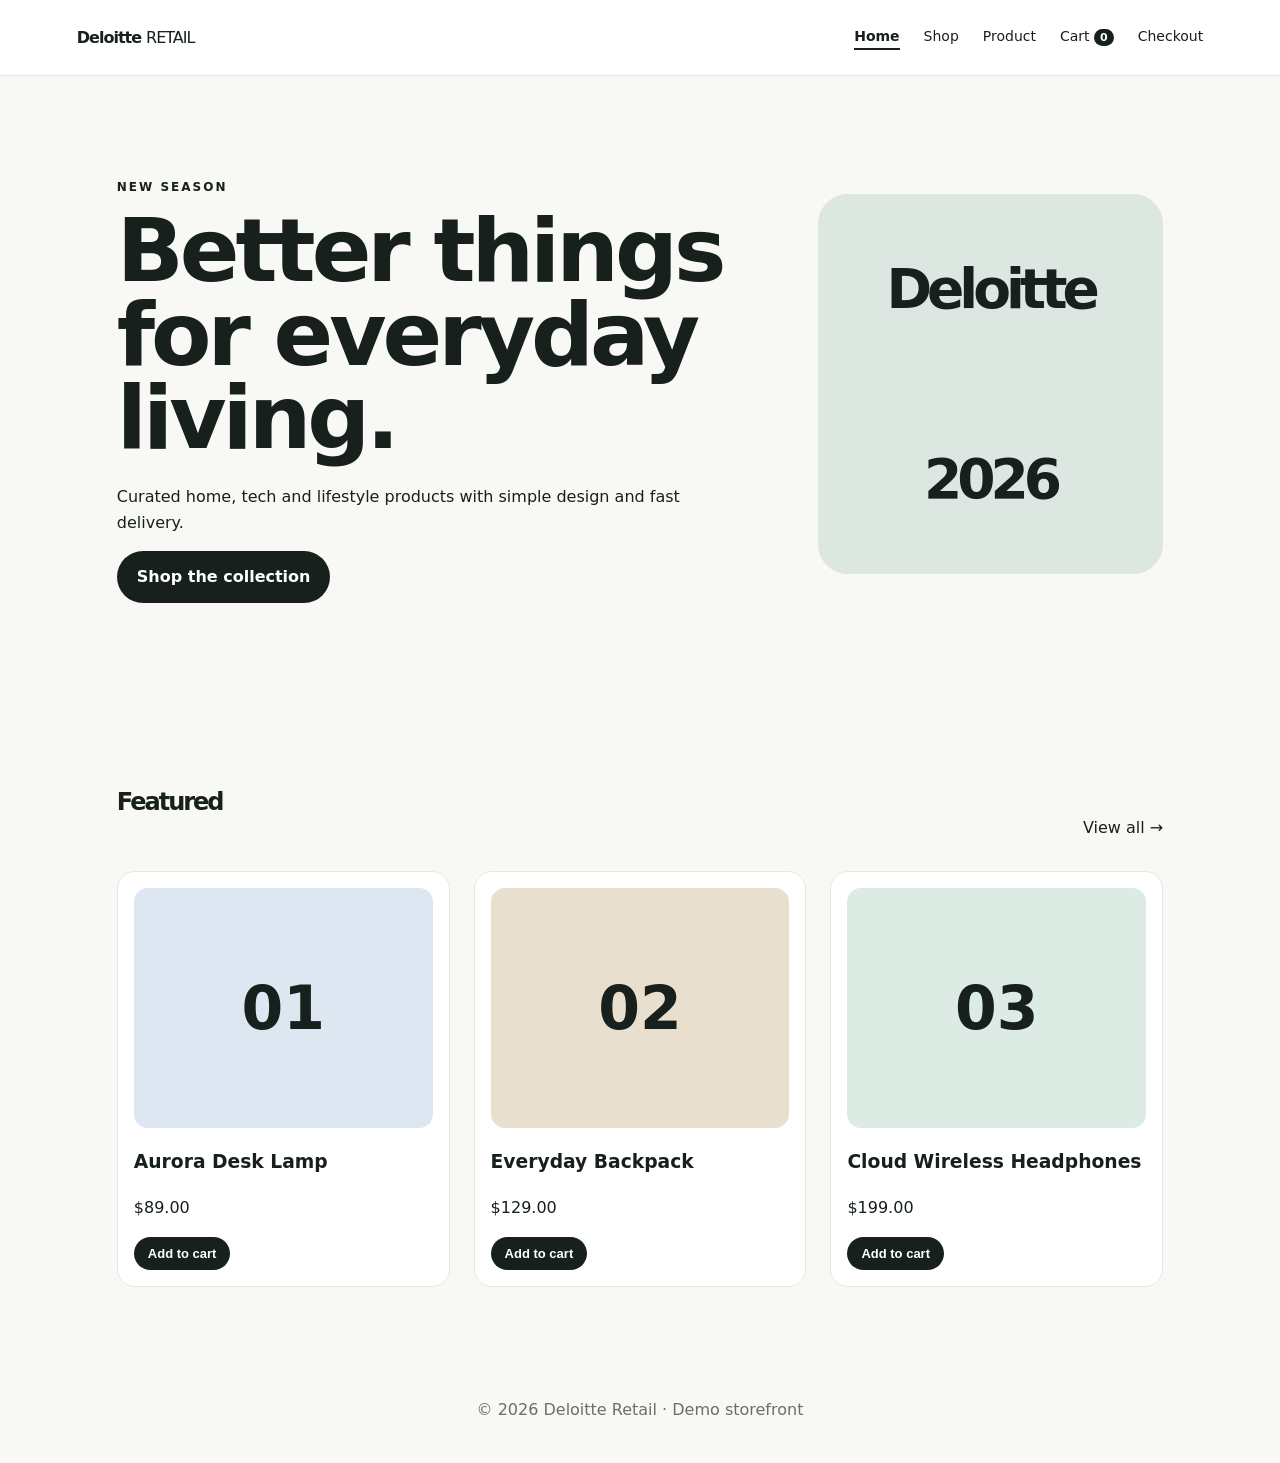
==== retail-adobe-websdk/index.html @ b8a3b43c "Add brand concierge to storefront" ====
<!doctype html>
<html lang="en">
<head>
  <meta charset="utf-8">
  <meta name="viewport" content="width=device-width,initial-scale=1">
  <title>Deloitte Retail — Home</title>
  <link rel="stylesheet" href="assets/styles.css">
  <script src="https://assets.adobedtm.com/d9fe0ea961b4/2ffc22ee7e2d/launch-0ade72df7713-development.min.js" async></script>
<script src="https://experience.adobe.net/solutions/experience-platform-brand-concierge-web-agent/static-assets/main.js"></script>
<script>
  window.adobeDataLayer = window.adobeDataLayer || [];
</script>
<script src="assets/adobe-web-sdk.js" defer></script>
      <script src="assets/site.js" defer></script>
</head>
<body>
  <header class="site-header"><a class="logo" href="index.html">Deloitte<span>RETAIL</span></a>
    <nav><a class="active" href="index.html">Home</a><a href="shop.html">Shop</a><a href="product.html?id=aurora-lamp">Product</a><a href="cart.html">Cart <b id="cart-count">0</b></a><a href="checkout.html">Checkout</a></nav>
  </header>
  <main>
    <section class="hero"><div><p class="eyebrow">NEW SEASON</p><h1>Better things for everyday living.</h1><p>Curated home, tech and lifestyle products with simple design and fast delivery.</p><a class="btn" href="shop.html" data-track="home_shop_cta">Shop the collection</a></div><div class="hero-card">Deloitte<br><strong>2026</strong></div></section>
    <section class="section"><div class="section-head"><h2>Featured</h2><a href="shop.html">View all →</a></div><div class="grid products">
      <article class="card"><div class="product-image blue">01</div><h3>Aurora Desk Lamp</h3><p>$89.00</p><button class="btn small add-to-cart" data-product-id="aurora-lamp" data-name="Aurora Desk Lamp" data-price="89">Add to cart</button></article>
      <article class="card"><div class="product-image sand">02</div><h3>Everyday Backpack</h3><p>$129.00</p><button class="btn small add-to-cart" data-product-id="everyday-backpack" data-name="Everyday Backpack" data-price="129">Add to cart</button></article>
      <article class="card"><div class="product-image mint">03</div><h3>Cloud Wireless Headphones</h3><p>$199.00</p><button class="btn small add-to-cart" data-product-id="cloud-headphones" data-name="Cloud Wireless Headphones" data-price="199">Add to cart</button></article>
    </div></section>
    <div id="brand-concierge-mount"></div>
  </main>
  <footer>© 2026 Deloitte Retail · Demo storefront</footer>
</body>
      
</html>
---- retail-adobe-websdk/assets/styles.css ----
*{box-sizing:border-box}body{margin:0;font:16px/1.6 Inter,system-ui,sans-serif;color:#17201d;background:#f8f8f5}a{color:inherit;text-decoration:none}.site-header{height:76px;padding:0 6%;display:flex;align-items:center;justify-content:space-between;background:#fff;border-bottom:1px solid #e6e7e2;position:sticky;top:0;z-index:5}.logo{font-weight:900;letter-spacing:-1px}.logo span{font-weight:400;margin-left:5px}nav{display:flex;gap:24px;font-size:14px}nav a.active{font-weight:800;border-bottom:2px solid #17201d}nav b{font-size:11px;background:#17201d;color:#fff;border-radius:20px;padding:2px 6px}.hero{margin:0 auto;max-width:1200px;padding:90px 6%;display:grid;grid-template-columns:1.3fr .7fr;gap:60px;align-items:center}.hero h1{font-size:clamp(48px,7vw,88px);line-height:.95;letter-spacing:-4px;margin:12px 0 24px}.hero p{max-width:600px}.hero-card{height:380px;border-radius:30px;background:#dce7e2;display:grid;place-items:center;text-align:center;font-size:55px;font-weight:900;letter-spacing:-5px}.section{max-width:1200px;margin:auto;padding:70px 6%}.section-head{display:flex;justify-content:space-between;align-items:end;margin-bottom:30px}.section h1,.section h2{letter-spacing:-2px}.grid{display:grid;grid-template-columns:repeat(3,1fr);gap:24px}.card{background:#fff;border:1px solid #e6e7e2;border-radius:18px;padding:16px}.product-image{height:240px;border-radius:14px;display:grid;place-items:center;font-size:60px;font-weight:900}.product-image.large{height:600px;font-size:100px}.blue{background:#dce7f1}.sand{background:#e9dfce}.mint{background:#dcebe3}.rose{background:#ead9dc}.violet{background:#ded9ed}.yellow{background:#eee4b8}.btn{display:inline-block;border:0;background:#17201d;color:#fff;padding:13px 20px;border-radius:999px;cursor:pointer;font-weight:800}.btn.small{padding:9px 14px;font-size:13px}.eyebrow{font-size:12px;letter-spacing:2px;font-weight:800}.price{font-size:28px;font-weight:800}.product-detail{display:grid;grid-template-columns:1fr 1fr;gap:70px;align-items:center}.product-detail h1{font-size:56px;line-height:1}.product-detail li{margin:8px 0}.cart-row{display:grid;grid-template-columns:1fr auto auto;gap:20px;padding:20px 0;border-bottom:1px solid #ddd}.cart-summary{display:flex;justify-content:flex-end;gap:25px;align-items:center;margin-top:30px}.checkout{display:grid;grid-template-columns:1.3fr .7fr;gap:60px}form{max-width:650px}label{display:block;font-weight:700;margin:16px 0}input,select{display:block;width:100%;padding:13px;border:1px solid #ccc;border-radius:9px;background:#fff;margin-top:6px}.two{display:grid;grid-template-columns:1fr 1fr;gap:16px}.order-box{background:#fff;border:1px solid #ddd;border-radius:18px;padding:24px;height:max-content}footer{text-align:center;padding:40px;color:#68706c}@media(max-width:760px){nav{gap:10px;font-size:12px}.hero,.product-detail,.checkout{grid-template-columns:1fr}.grid{grid-template-columns:1fr 1fr}.product-image.large{height:350px}.hero{padding-top:50px}.hero-card{height:260px}.two{grid-template-columns:1fr}}@media(max-width:500px){.grid{grid-template-columns:1fr}.site-header{padding:0 4%}nav{gap:7px}.logo{font-size:13px}}
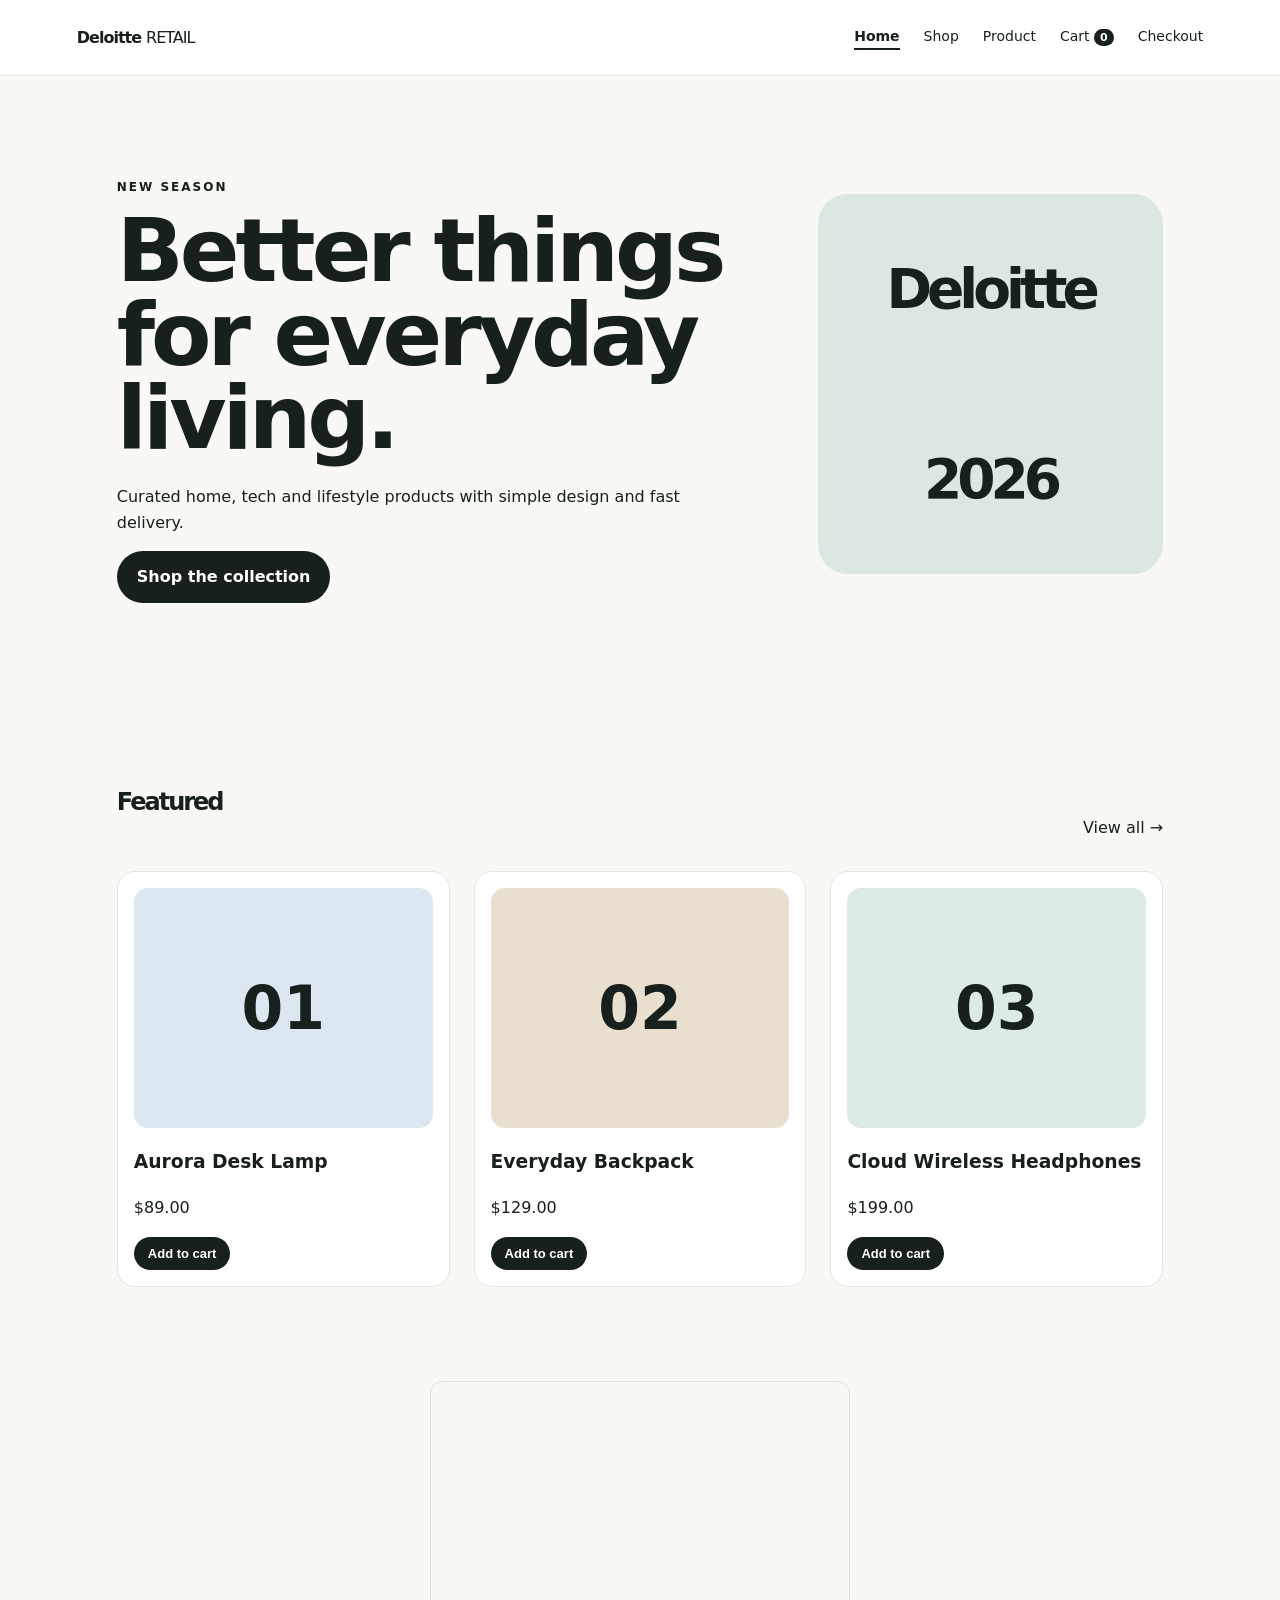
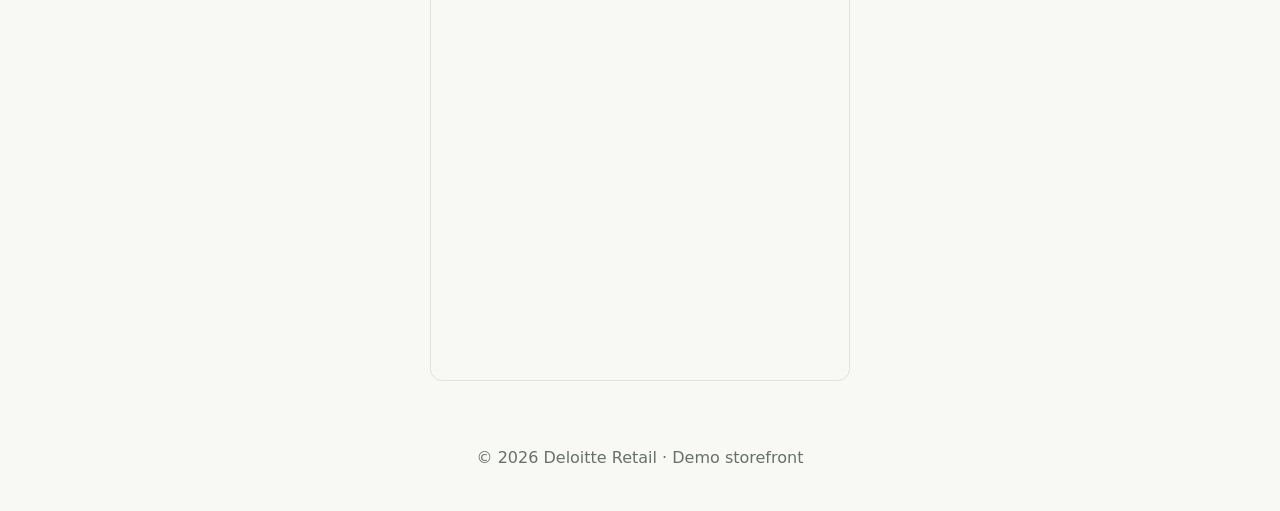
==== commit 593408d4: "Use default Alloy instance for Brand Concierge Co-authored-by: Copilot <223556219+Copilot@users.nore" ====
--- a/retail-adobe-websdk/index.html
+++ b/retail-adobe-websdk/index.html
@@ -27,6 +27,22 @@
     <div id="brand-concierge-mount"></div>
   </main>
   <footer>© 2026 Deloitte Retail · Demo storefront</footer>
+  <script>
+  window.styleConfigurations = {
+    metadata: {
+      brandName: "Deloitte Retail POC",
+      version: "1.0.0",
+      language: "en-US",
+      namespace: "brand-concierge"
+    }
+  };
+
+  window.adobe.concierge.bootstrap({
+    instanceName: "alloy",
+    stylingConfigurations: window.styleConfigurations,
+    selector: "#brand-concierge-mount"
+  });
+</script>
 </body>
       
 </html>
--- a/retail-adobe-websdk/assets/styles.css
+++ b/retail-adobe-websdk/assets/styles.css
@@ -1 +1,324 @@
-*{box-sizing:border-box}body{margin:0;font:16px/1.6 Inter,system-ui,sans-serif;color:#17201d;background:#f8f8f5}a{color:inherit;text-decoration:none}.site-header{height:76px;padding:0 6%;display:flex;align-items:center;justify-content:space-between;background:#fff;border-bottom:1px solid #e6e7e2;position:sticky;top:0;z-index:5}.logo{font-weight:900;letter-spacing:-1px}.logo span{font-weight:400;margin-left:5px}nav{display:flex;gap:24px;font-size:14px}nav a.active{font-weight:800;border-bottom:2px solid #17201d}nav b{font-size:11px;background:#17201d;color:#fff;border-radius:20px;padding:2px 6px}.hero{margin:0 auto;max-width:1200px;padding:90px 6%;display:grid;grid-template-columns:1.3fr .7fr;gap:60px;align-items:center}.hero h1{font-size:clamp(48px,7vw,88px);line-height:.95;letter-spacing:-4px;margin:12px 0 24px}.hero p{max-width:600px}.hero-card{height:380px;border-radius:30px;background:#dce7e2;display:grid;place-items:center;text-align:center;font-size:55px;font-weight:900;letter-spacing:-5px}.section{max-width:1200px;margin:auto;padding:70px 6%}.section-head{display:flex;justify-content:space-between;align-items:end;margin-bottom:30px}.section h1,.section h2{letter-spacing:-2px}.grid{display:grid;grid-template-columns:repeat(3,1fr);gap:24px}.card{background:#fff;border:1px solid #e6e7e2;border-radius:18px;padding:16px}.product-image{height:240px;border-radius:14px;display:grid;place-items:center;font-size:60px;font-weight:900}.product-image.large{height:600px;font-size:100px}.blue{background:#dce7f1}.sand{background:#e9dfce}.mint{background:#dcebe3}.rose{background:#ead9dc}.violet{background:#ded9ed}.yellow{background:#eee4b8}.btn{display:inline-block;border:0;background:#17201d;color:#fff;padding:13px 20px;border-radius:999px;cursor:pointer;font-weight:800}.btn.small{padding:9px 14px;font-size:13px}.eyebrow{font-size:12px;letter-spacing:2px;font-weight:800}.price{font-size:28px;font-weight:800}.product-detail{display:grid;grid-template-columns:1fr 1fr;gap:70px;align-items:center}.product-detail h1{font-size:56px;line-height:1}.product-detail li{margin:8px 0}.cart-row{display:grid;grid-template-columns:1fr auto auto;gap:20px;padding:20px 0;border-bottom:1px solid #ddd}.cart-summary{display:flex;justify-content:flex-end;gap:25px;align-items:center;margin-top:30px}.checkout{display:grid;grid-template-columns:1.3fr .7fr;gap:60px}form{max-width:650px}label{display:block;font-weight:700;margin:16px 0}input,select{display:block;width:100%;padding:13px;border:1px solid #ccc;border-radius:9px;background:#fff;margin-top:6px}.two{display:grid;grid-template-columns:1fr 1fr;gap:16px}.order-box{background:#fff;border:1px solid #ddd;border-radius:18px;padding:24px;height:max-content}footer{text-align:center;padding:40px;color:#68706c}@media(max-width:760px){nav{gap:10px;font-size:12px}.hero,.product-detail,.checkout{grid-template-columns:1fr}.grid{grid-template-columns:1fr 1fr}.product-image.large{height:350px}.hero{padding-top:50px}.hero-card{height:260px}.two{grid-template-columns:1fr}}@media(max-width:500px){.grid{grid-template-columns:1fr}.site-header{padding:0 4%}nav{gap:7px}.logo{font-size:13px}}+* {
+  box-sizing: border-box;
+}
+
+body {
+  margin: 0;
+  font: 16px/1.6 Inter, system-ui, sans-serif;
+  color: #17201d;
+  background: #f8f8f5;
+}
+#brand-concierge-mount {
+  width: 100%;
+  max-width: 420px;
+  height: 600px;
+  margin: 24px auto;
+  border: 1px solid #e0e0e0;
+  border-radius: 12px;
+  overflow: hidden;
+}
+a {
+  color: inherit;
+  text-decoration: none;
+}
+
+.site-header {
+  height: 76px;
+  padding: 0 6%;
+  display: flex;
+  align-items: center;
+  justify-content: space-between;
+  background: #fff;
+  border-bottom: 1px solid #e6e7e2;
+  position: sticky;
+  top: 0;
+  z-index: 5;
+}
+
+.logo {
+  font-weight: 900;
+  letter-spacing: -1px;
+}
+
+.logo span {
+  font-weight: 400;
+  margin-left: 5px;
+}
+
+nav {
+  display: flex;
+  gap: 24px;
+  font-size: 14px;
+}
+
+nav a.active {
+  font-weight: 800;
+  border-bottom: 2px solid #17201d;
+}
+
+nav b {
+  font-size: 11px;
+  background: #17201d;
+  color: #fff;
+  border-radius: 20px;
+  padding: 2px 6px;
+}
+
+.hero {
+  margin: 0 auto;
+  max-width: 1200px;
+  padding: 90px 6%;
+  display: grid;
+  grid-template-columns: 1.3fr 0.7fr;
+  gap: 60px;
+  align-items: center;
+}
+
+.hero h1 {
+  font-size: clamp(48px, 7vw, 88px);
+  line-height: 0.95;
+  letter-spacing: -4px;
+  margin: 12px 0 24px;
+}
+
+.hero p {
+  max-width: 600px;
+}
+
+.hero-card {
+  height: 380px;
+  border-radius: 30px;
+  background: #dce7e2;
+  display: grid;
+  place-items: center;
+  text-align: center;
+  font-size: 55px;
+  font-weight: 900;
+  letter-spacing: -5px;
+}
+
+.section {
+  max-width: 1200px;
+  margin: auto;
+  padding: 70px 6%;
+}
+
+.section-head {
+  display: flex;
+  justify-content: space-between;
+  align-items: end;
+  margin-bottom: 30px;
+}
+
+.section h1,
+.section h2 {
+  letter-spacing: -2px;
+}
+
+.grid {
+  display: grid;
+  grid-template-columns: repeat(3, 1fr);
+  gap: 24px;
+}
+
+.card {
+  background: #fff;
+  border: 1px solid #e6e7e2;
+  border-radius: 18px;
+  padding: 16px;
+}
+
+.product-image {
+  height: 240px;
+  border-radius: 14px;
+  display: grid;
+  place-items: center;
+  font-size: 60px;
+  font-weight: 900;
+}
+
+.product-image.large {
+  height: 600px;
+  font-size: 100px;
+}
+
+.blue {
+  background: #dce7f1;
+}
+
+.sand {
+  background: #e9dfce;
+}
+
+.mint {
+  background: #dcebe3;
+}
+
+.rose {
+  background: #ead9dc;
+}
+
+.violet {
+  background: #ded9ed;
+}
+
+.yellow {
+  background: #eee4b8;
+}
+
+.btn {
+  display: inline-block;
+  border: 0;
+  background: #17201d;
+  color: #fff;
+  padding: 13px 20px;
+  border-radius: 999px;
+  cursor: pointer;
+  font-weight: 800;
+}
+
+.btn.small {
+  padding: 9px 14px;
+  font-size: 13px;
+}
+
+.eyebrow {
+  font-size: 12px;
+  letter-spacing: 2px;
+  font-weight: 800;
+}
+
+.price {
+  font-size: 28px;
+  font-weight: 800;
+}
+
+.product-detail {
+  display: grid;
+  grid-template-columns: 1fr 1fr;
+  gap: 70px;
+  align-items: center;
+}
+
+.product-detail h1 {
+  font-size: 56px;
+  line-height: 1;
+}
+
+.product-detail li {
+  margin: 8px 0;
+}
+
+.cart-row {
+  display: grid;
+  grid-template-columns: 1fr auto auto;
+  gap: 20px;
+  padding: 20px 0;
+  border-bottom: 1px solid #ddd;
+}
+
+.cart-summary {
+  display: flex;
+  justify-content: flex-end;
+  gap: 25px;
+  align-items: center;
+  margin-top: 30px;
+}
+
+.checkout {
+  display: grid;
+  grid-template-columns: 1.3fr 0.7fr;
+  gap: 60px;
+}
+
+form {
+  max-width: 650px;
+}
+
+label {
+  display: block;
+  font-weight: 700;
+  margin: 16px 0;
+}
+
+input,
+select {
+  display: block;
+  width: 100%;
+  padding: 13px;
+  border: 1px solid #ccc;
+  border-radius: 9px;
+  background: #fff;
+  margin-top: 6px;
+}
+
+.two {
+  display: grid;
+  grid-template-columns: 1fr 1fr;
+  gap: 16px;
+}
+
+.order-box {
+  background: #fff;
+  border: 1px solid #ddd;
+  border-radius: 18px;
+  padding: 24px;
+  height: max-content;
+}
+
+footer {
+  text-align: center;
+  padding: 40px;
+  color: #68706c;
+}
+
+@media (max-width: 760px) {
+  nav {
+    gap: 10px;
+    font-size: 12px;
+  }
+
+  .hero,
+  .product-detail,
+  .checkout {
+    grid-template-columns: 1fr;
+  }
+
+  .grid {
+    grid-template-columns: 1fr 1fr;
+  }
+
+  .product-image.large {
+    height: 350px;
+  }
+
+  .hero {
+    padding-top: 50px;
+  }
+
+  .hero-card {
+    height: 260px;
+  }
+
+  .two {
+    grid-template-columns: 1fr;
+  }
+}
+
+@media (max-width: 500px) {
+  .grid {
+    grid-template-columns: 1fr;
+  }
+
+  .site-header {
+    padding: 0 4%;
+  }
+
+  nav {
+    gap: 7px;
+  }
+
+  .logo {
+    font-size: 13px;
+  }
+}
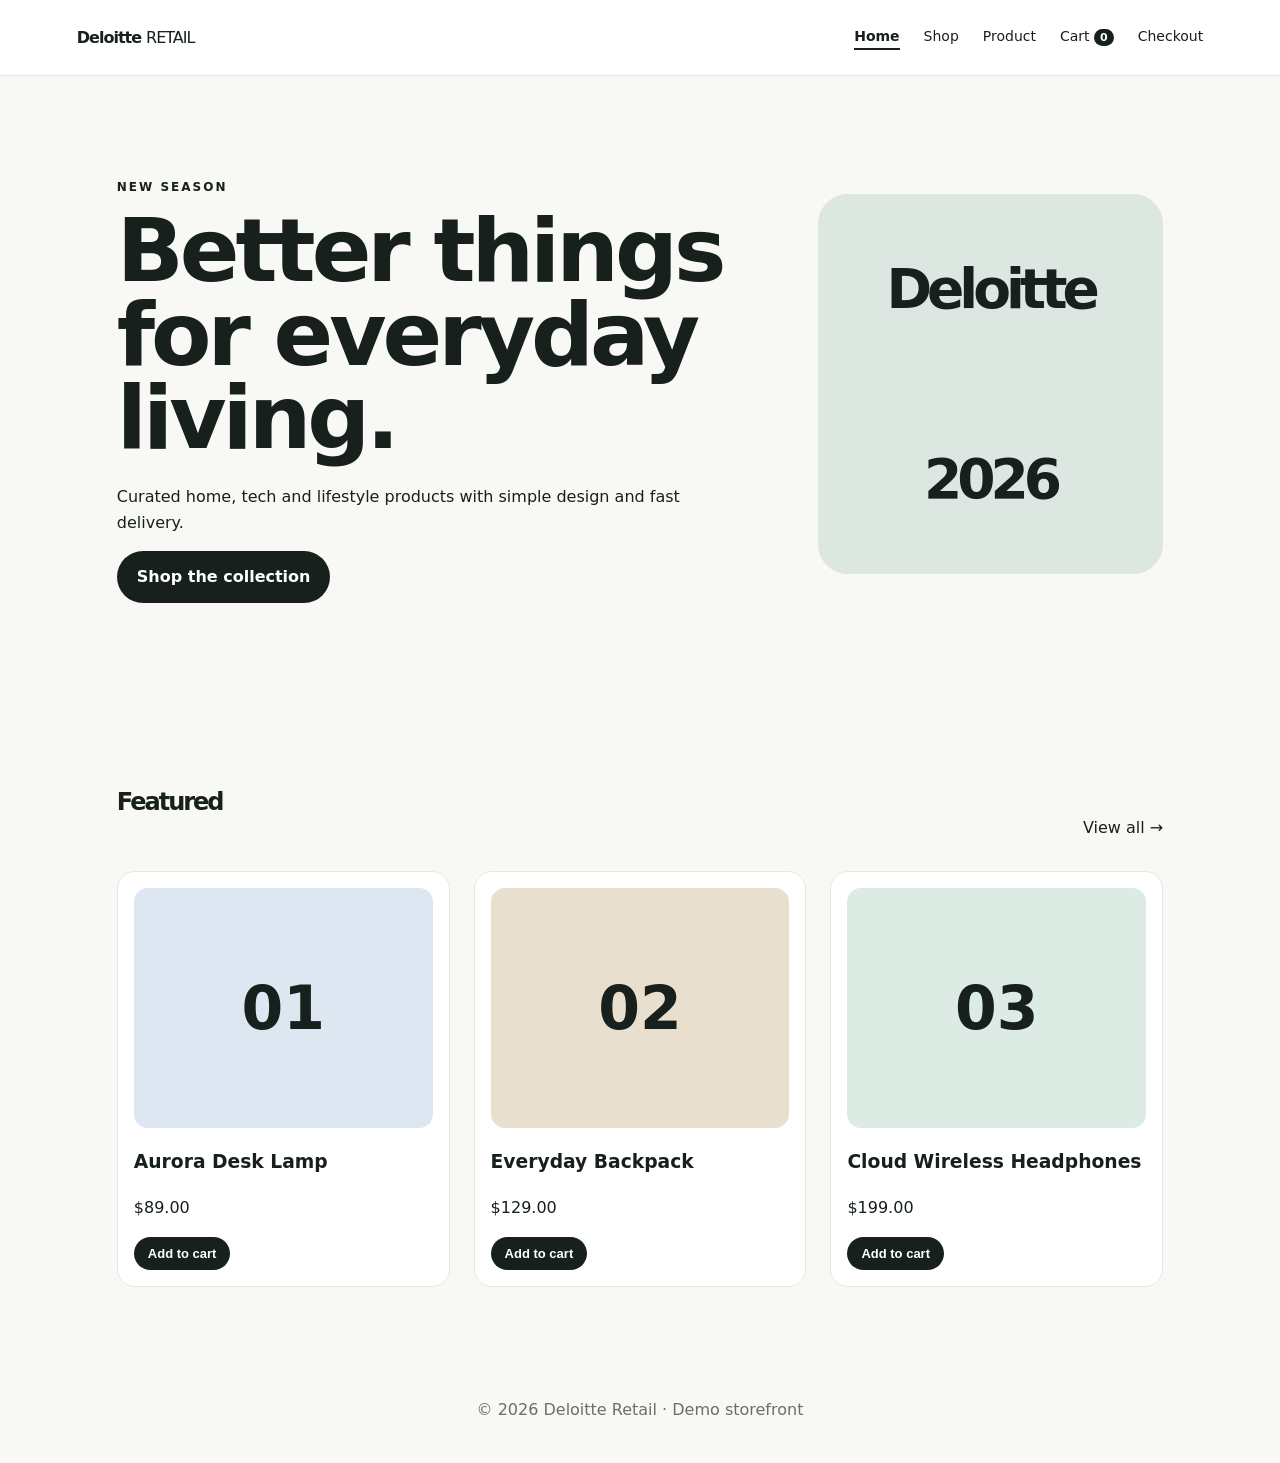
==== commit 744bafc6: "Add standalone Brand Concierge test page Co-authored-by: Copilot <223556219+Copilot@users.noreply.gi" ====
--- a/retail-adobe-websdk/index.html
+++ b/retail-adobe-websdk/index.html
@@ -24,25 +24,8 @@
       <article class="card"><div class="product-image sand">02</div><h3>Everyday Backpack</h3><p>$129.00</p><button class="btn small add-to-cart" data-product-id="everyday-backpack" data-name="Everyday Backpack" data-price="129">Add to cart</button></article>
       <article class="card"><div class="product-image mint">03</div><h3>Cloud Wireless Headphones</h3><p>$199.00</p><button class="btn small add-to-cart" data-product-id="cloud-headphones" data-name="Cloud Wireless Headphones" data-price="199">Add to cart</button></article>
     </div></section>
-    <div id="brand-concierge-mount"></div>
   </main>
   <footer>© 2026 Deloitte Retail · Demo storefront</footer>
-  <script>
-  window.styleConfigurations = {
-    metadata: {
-      brandName: "Deloitte Retail POC",
-      version: "1.0.0",
-      language: "en-US",
-      namespace: "brand-concierge"
-    }
-  };
+</body>
 
-  window.adobe.concierge.bootstrap({
-    instanceName: "alloy",
-    stylingConfigurations: window.styleConfigurations,
-    selector: "#brand-concierge-mount"
-  });
-</script>
-</body>
-      
 </html>
